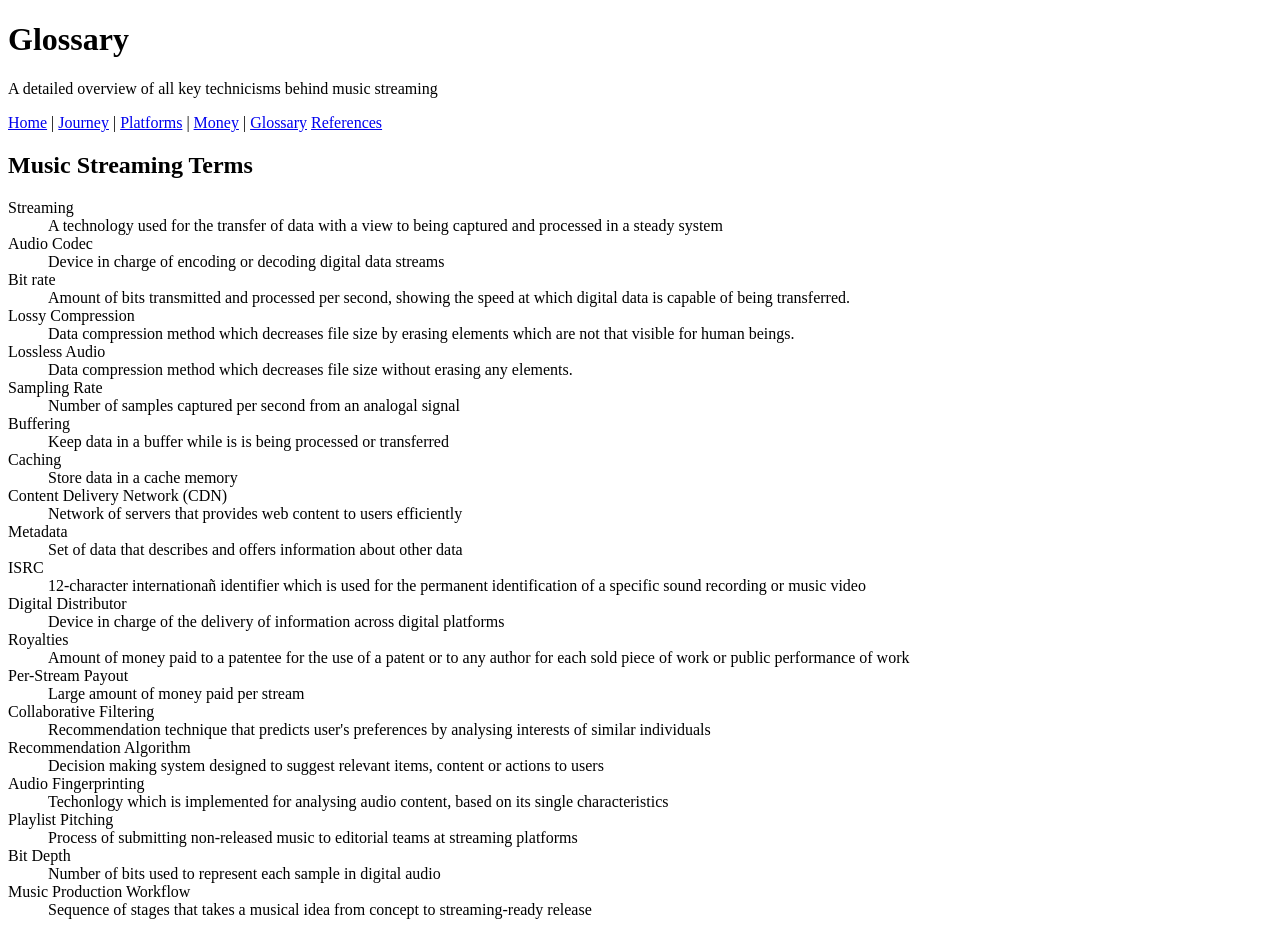
==== glossary.html @ 439ae821 "Update glossary.html" ====
<!DOCTYPE html>
<html lang="en">
    <head>
       <meta charset="UTF-8">
       <meta name="viewport" content="width=device-width, initial-scale=1.0">
       <title>Glossary</title>
       <link rel="stylesheet" href="assets/css/style.css">
    </head>
    <body>
        <header>
          <h1>Glossary</h1>
          <p class="tagline">A detailed overview of all key technicisms behind music streaming</p>
          <nav>
            <a href="index.html" class="active">Home</a> |
            <a href="journey.html">Journey</a> |
            <a href="platforms.html">Platforms</a> | 
            <a href="money.html">Money</a> | 
            <a href="glossary.html" class="active">Glossary</a> 
            <a href="references.html">References</a> 
          </nav>
        </header>
        <main>
          <section>
                <h2>Music Streaming Terms</h2>
                <dl>
                    <dt>Streaming</dt>
                    <dd>A technology used for the transfer of data with a view to being captured and processed in a steady system</dd>

                    <dt>Audio Codec</dt>
                    <dd>Device in charge of encoding or decoding digital data streams</dd>

                    <dt>Bit rate</dt>
                    <dd>Amount of bits transmitted and processed per second, showing the speed at which digital data is capable of being transferred.</dd>

                    <dt>Lossy Compression</dt>
                    <dd>Data compression method which decreases file size by erasing elements which are not that visible for human beings.</dd>

                    <dt>Lossless Audio</dt>
                    <dd>Data compression method which decreases file size without erasing any elements.</dd>

                    <dt>Sampling Rate</dt>
                    <dd>Number of samples captured per second from an analogal signal</dd>

                    <dt>Buffering</dt>
                    <dd>Keep data in a buffer while is is being processed or transferred</dd>

                    <dt>Caching</dt>
                    <dd>Store data in a cache memory</dd>

                    <dt>Content Delivery Network (CDN)</dt>
                    <dd>Network of servers that provides web content to users efficiently</dd>

                    <dt>Metadata</dt>
                    <dd>Set of data that describes and offers information about other data</dd>

                    <dt>ISRC</dt>
                    <dd>12-character internationañ identifier which is used for the permanent identification of a specific sound recording or music video</dd>

                    <dt>Digital Distributor</dt>
                    <dd>Device in charge of the delivery of information across digital platforms</dd>

                    <dt>Royalties</dt>
                    <dd>Amount of money paid to a patentee for the use of a patent or to any author for each sold piece of work or public performance of work</dd>

                    <dt>Per-Stream Payout</dt>
                    <dd>Large amount of money paid per stream</dd>

                    <dt>Collaborative Filtering</dt>
                    <dd>Recommendation technique that predicts user's preferences by analysing interests of similar individuals</dd>

                    <dt>Recommendation Algorithm</dt>
                    <dd>Decision making system designed to suggest relevant items, content or actions to users</dd>

                    <dt>Audio Fingerprinting</dt>
                    <dd>Techonlogy which is implemented for analysing audio content, based on its single characteristics</dd>

                    <dt>Playlist Pitching</dt>
                    <dd>Process of submitting non-released music to editorial teams at streaming platforms</dd>

                    <dt>Bit Depth</dt>
                    <dd>Number of bits used to represent each sample in digital audio</dd>

                    <dt>Music Production Workflow</dt>
                    <dd>Sequence of stages that takes a musical idea from concept to streaming-ready release</dd>
                </dl>
            </section>
        </main>
        <footer>

        </footer>
    </body>
</html>
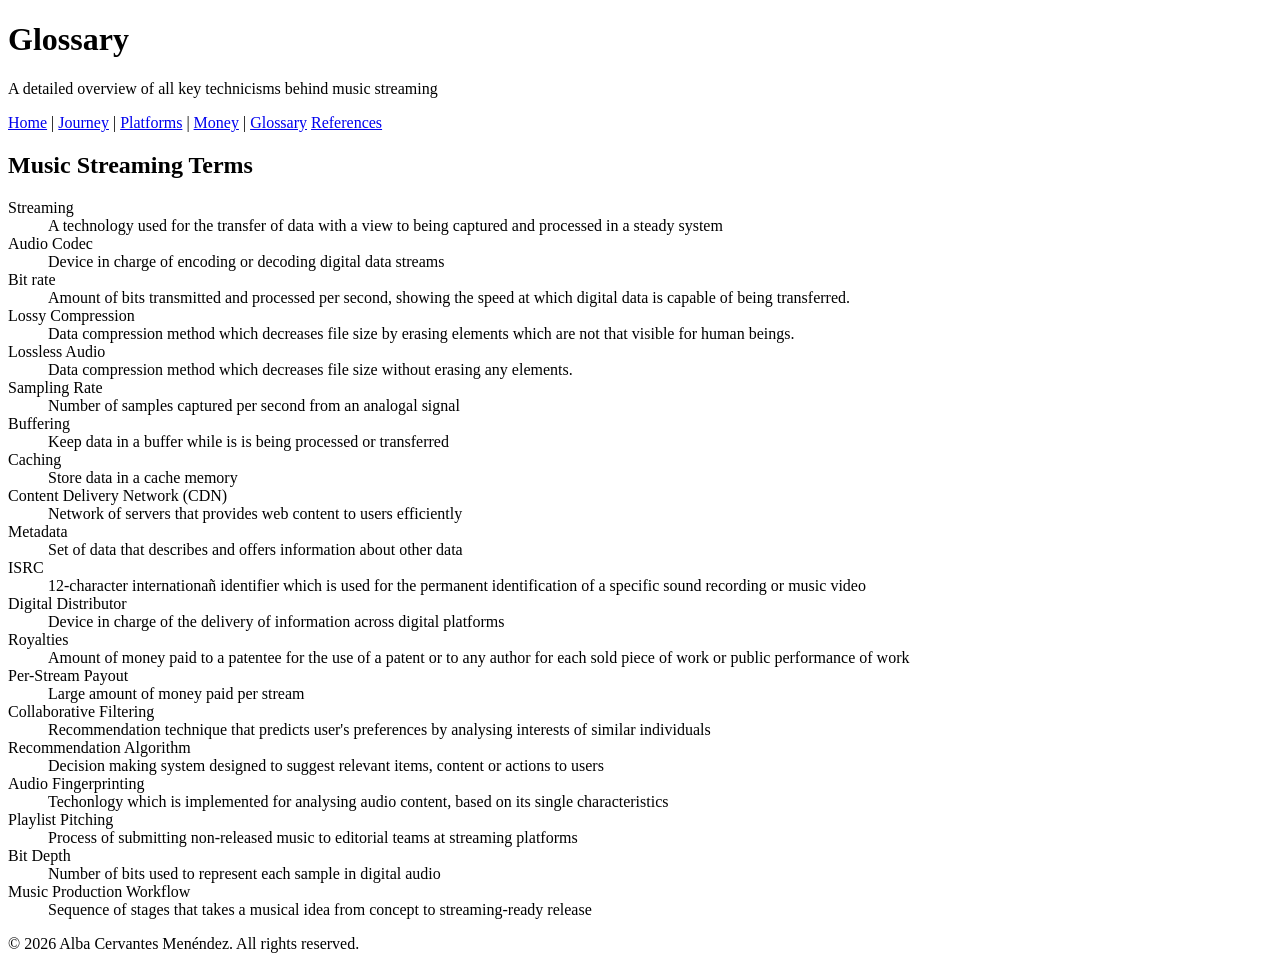
==== commit 0e9c6f29: "Update footer of glossary.html" ====
--- a/glossary.html
+++ b/glossary.html
@@ -86,7 +86,7 @@
             </section>
         </main>
         <footer>
-
+          <p>&copy; 2026 Alba Cervantes Menéndez. All rights reserved.</p>
         </footer>
     </body>
 </html>
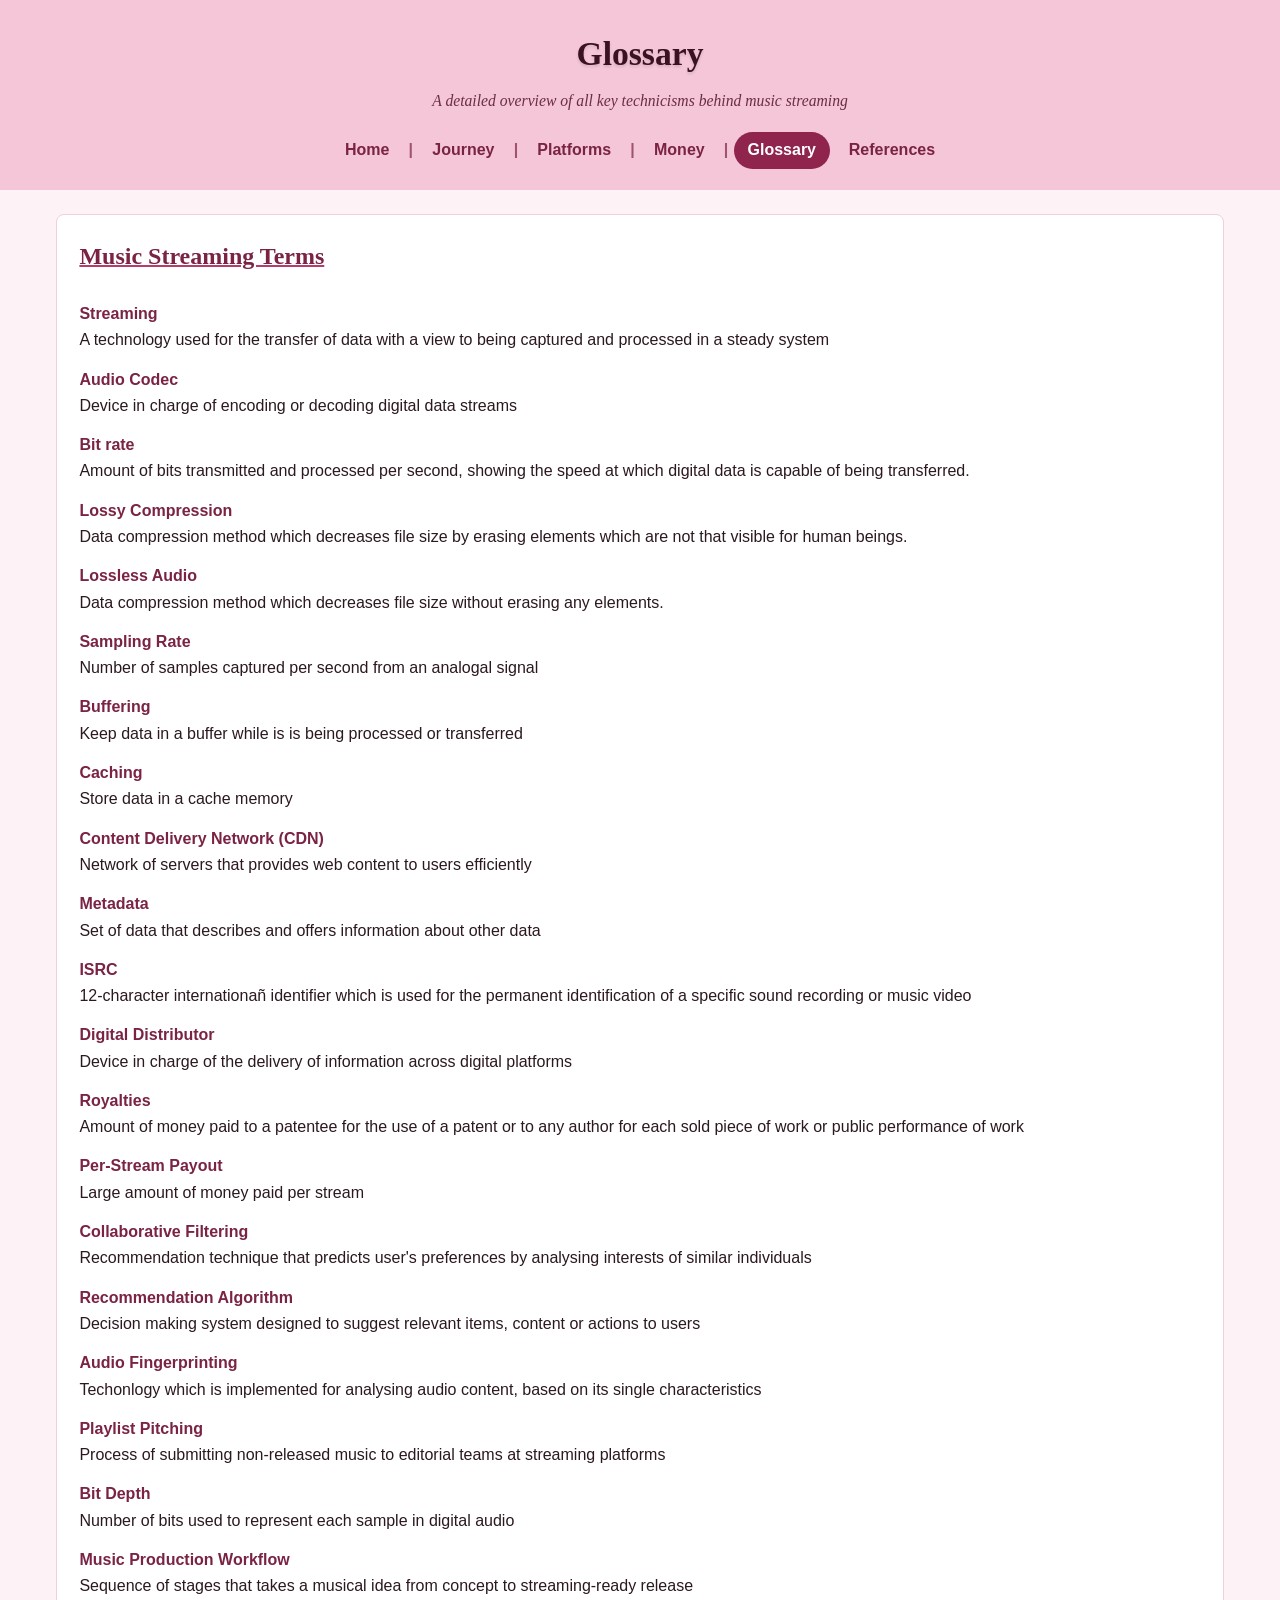
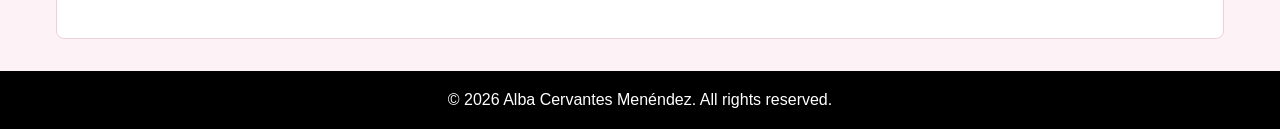
==== commit 5f7b7242: "Incorporation of style.css" ====
--- a/glossary.html
+++ b/glossary.html
@@ -11,7 +11,7 @@
           <h1>Glossary</h1>
           <p class="tagline">A detailed overview of all key technicisms behind music streaming</p>
           <nav>
-            <a href="index.html" class="active">Home</a> |
+            <a href="index.html">Home</a> |
             <a href="journey.html">Journey</a> |
             <a href="platforms.html">Platforms</a> | 
             <a href="money.html">Money</a> | 
--- a/assets/css/style.css
+++ b/assets/css/style.css
@@ -0,0 +1,252 @@
+* {
+  box-sizing: border-box;
+}
+
+html,
+body {
+  margin: 0;
+  padding: 0;
+  overflow-x: hidden;
+  font-family: Arial, Helvetica, sans-serif;
+  background-color: #fdf2f6;
+  color: #2b1820;
+  line-height: 1.65;
+}
+
+/* Header con estética suave en rosa pastel, título serif centrado y menú con "|" */
+header {
+  background-color: #f4c6d7;
+  padding: 1.6rem 1rem 1.3rem;
+  text-align: center;
+}
+
+header h1 {
+  margin: 0 0 0.45rem;
+  font-family: Georgia, "Times New Roman", serif;
+  font-size: 2.1rem;
+  font-weight: bold;
+  color: #3a1222;
+  text-shadow: 0 2px 3px rgba(0, 0, 0, 0.12);
+}
+
+.tagline {
+  margin: 0 0 1.1rem;
+  font-family: Georgia, "Times New Roman", serif;
+  font-style: italic;
+  font-size: 0.98rem;
+  color: #6b2d45;
+  text-align: center;
+}
+
+nav {
+  display: flex;
+  flex-wrap: wrap;
+  justify-content: center;
+  align-items: center;
+  gap: 0.35rem;
+  color: #9e5370;
+  font-weight: bold;
+}
+
+nav a {
+  text-decoration: none;
+  color: #7a2344;
+  padding: 0.35rem 0.85rem;
+  border-radius: 999px;
+  font-weight: bold;
+}
+
+nav a:hover {
+  background-color: rgba(122, 35, 68, 0.14);
+  color: #4f132a;
+}
+
+nav a.active {
+  background-color: #8f244d;
+  color: #ffffff;
+}
+
+main {
+  max-width: 1080px;
+  margin: 1.5rem auto;
+  padding: 0 1rem;
+}
+
+section {
+  background-color: #ffffff;
+  border: 1px solid #f0d0dc;
+  border-radius: 8px;
+  padding: 1.4rem;
+  margin-bottom: 1.4rem;
+}
+
+h2 {
+  margin-top: 0;
+  font-family: Georgia, "Times New Roman", serif;
+  color: #7a2344;
+  padding-bottom: 0.25rem;
+  text-decoration: underline;
+  text-decoration-color: #b83b6b;
+  text-decoration-thickness: 2px;
+}
+
+h3 {
+  font-family: Georgia, "Times New Roman", serif;
+  color: #9e315b;
+  text-decoration: underline;
+  text-decoration-thickness: 1.5px;
+}
+
+p {
+  margin-top: 0;
+  margin-bottom: 1rem;
+  text-align: justify;
+}
+
+dd {
+  margin-left: 0;
+  margin-bottom: 0.7rem;
+  text-align: justify;
+}
+
+dt {
+  font-weight: bold;
+  color: #7a2344;
+  margin-top: 0.8rem;
+}
+
+code {
+  font-family: monospace;
+  background-color: #fbeaf0;
+  color: #8f244d;
+  padding: 0.1rem 0.35rem;
+  border-radius: 4px;
+}
+
+/* Botones centrados */
+.btn-group,
+.button-container {
+  display: flex;
+  flex-wrap: wrap;
+  justify-content: center;
+  gap: 0.6rem;
+  margin: 1rem 0;
+}
+
+button,
+.btn {
+  display: inline-block;
+  margin: 0.5rem auto;
+  background-color: #8f244d;
+  color: #ffffff;
+  border: none;
+  padding: 0.55rem 1.1rem;
+  border-radius: 999px;
+  cursor: pointer;
+  font-family: Arial, Helvetica, sans-serif;
+  font-weight: bold;
+  text-decoration: none;
+  text-align: center;
+}
+
+button:hover,
+.btn:hover {
+  background-color: #681736;
+}
+
+.btn-accent {
+  background-color: #c94a7c;
+  color: #ffffff;
+}
+
+.btn-accent:hover {
+  background-color: #a63562;
+}
+
+/* Imagen centrada debajo del texto */
+figure {
+  margin: 1.25rem auto;
+  text-align: center;
+}
+
+figure img,
+main > section > img {
+  display: block;
+  max-width: 100%;
+  width: 678px;
+  height: 452px;
+  margin: 0.75rem auto 0;
+  border-radius: 6px;
+}
+
+figcaption {
+  margin-top: 0.5rem;
+  font-size: 0.9rem;
+  color: #6b2d45;
+  text-align: center;
+}
+
+/* Tablas con scroll interno en pantallas pequeñas */
+.table-scroll {
+  width: 100%;
+  overflow-x: auto;
+  margin: 1rem 0;
+}
+
+table {
+  width: 100%;
+  border-collapse: collapse;
+  min-width: 600px;
+}
+
+th {
+  background-color: #8f244d;
+  color: #ffffff;
+  text-align: left;
+  padding: 0.65rem;
+}
+
+td {
+  padding: 0.65rem;
+  border-bottom: 1px solid #f0d0dc;
+  text-align: left;
+}
+
+tr:nth-child(even) {
+  background-color: #fdf6f9;
+}
+
+/* Copyright negro */
+footer {
+  background-color: #000000;
+  color: #ffffff;
+  text-align: center;
+  padding: 1rem;
+  margin-top: 2rem;
+}
+
+footer p {
+  text-align: center;
+  margin: 0;
+}
+
+@media (max-width: 600px) {
+  header h1 {
+    font-size: 1.6rem;
+  }
+
+  nav a {
+    padding: 0.35rem 0.65rem;
+    font-size: 0.92rem;
+  }
+
+  section {
+    padding: 1rem;
+  }
+}
+
+@media (min-width: 1280px) {
+  main {
+    max-width: 1200px;
+  }
+}
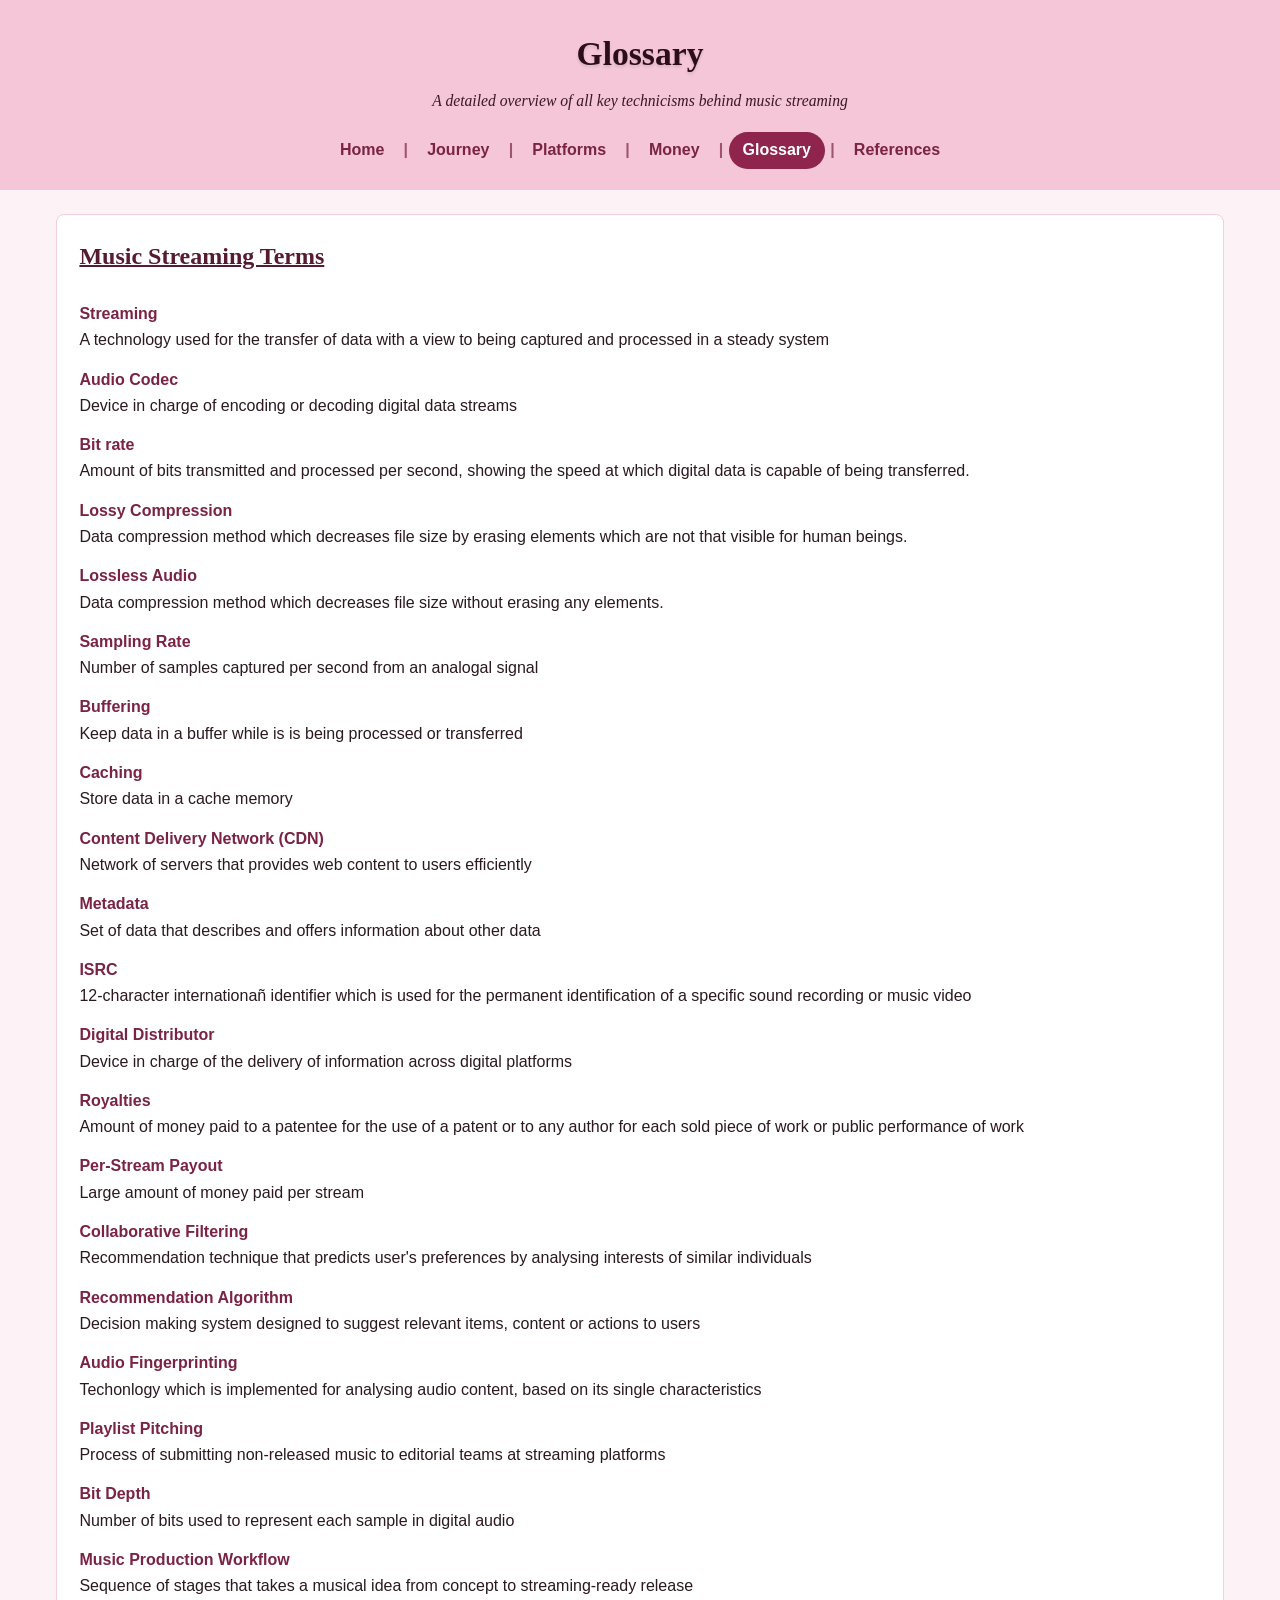
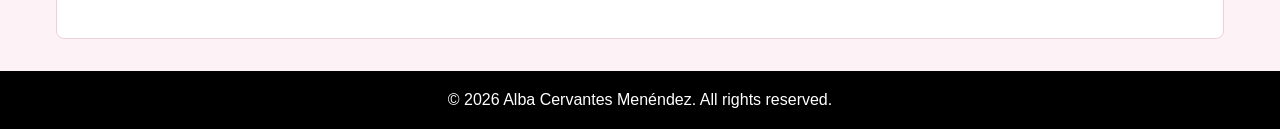
==== commit 68fb7096: "Update header (all pages)" ====
--- a/glossary.html
+++ b/glossary.html
@@ -15,7 +15,7 @@
             <a href="journey.html">Journey</a> |
             <a href="platforms.html">Platforms</a> | 
             <a href="money.html">Money</a> | 
-            <a href="glossary.html" class="active">Glossary</a> 
+            <a href="glossary.html" class="active">Glossary</a> |
             <a href="references.html">References</a> 
           </nav>
         </header>
--- a/assets/css/style.css
+++ b/assets/css/style.css
@@ -25,7 +25,7 @@
   font-family: Georgia, "Times New Roman", serif;
   font-size: 2.1rem;
   font-weight: bold;
-  color: #3a1222;
+  color: #2c0e1a;
   text-shadow: 0 2px 3px rgba(0, 0, 0, 0.12);
 }
 
@@ -34,7 +34,7 @@
   font-family: Georgia, "Times New Roman", serif;
   font-style: italic;
   font-size: 0.98rem;
-  color: #6b2d45;
+  color: #3b1725;
   text-align: center;
 }
 
@@ -83,16 +83,16 @@
 h2 {
   margin-top: 0;
   font-family: Georgia, "Times New Roman", serif;
-  color: #7a2344;
+  color: #561a31;
   padding-bottom: 0.25rem;
   text-decoration: underline;
-  text-decoration-color: #b83b6b;
+  text-decoration-color: #561a31;
   text-decoration-thickness: 2px;
 }
 
 h3 {
   font-family: Georgia, "Times New Roman", serif;
-  color: #9e315b;
+  color: #681f3b;
   text-decoration: underline;
   text-decoration-thickness: 1.5px;
 }
@@ -123,7 +123,6 @@
   border-radius: 4px;
 }
 
-/* Botones centrados */
 .btn-group,
 .button-container {
   display: flex;
@@ -186,6 +185,10 @@
   text-align: center;
 }
 
+.small{
+  width: 400px;
+  height: 250px;
+}
 /* Tablas con scroll interno en pantallas pequeñas */
 .table-scroll {
   width: 100%;
@@ -200,23 +203,26 @@
 }
 
 th {
-  background-color: #8f244d;
+  background-color: #611230;
   color: #ffffff;
   text-align: left;
   padding: 0.65rem;
 }
 
 td {
+  box-shadow: 0 4px 12px rgba(87, 6, 48, 0.12);
   padding: 0.65rem;
   border-bottom: 1px solid #f0d0dc;
   text-align: left;
+  font-size:0.8em;
+  box-shadow: inset 8px 6px 8px rgba(68, 3, 46, 0.05);
 }
 
 tr:nth-child(even) {
   background-color: #fdf6f9;
 }
 
-/* Copyright negro */
+
 footer {
   background-color: #000000;
   color: #ffffff;
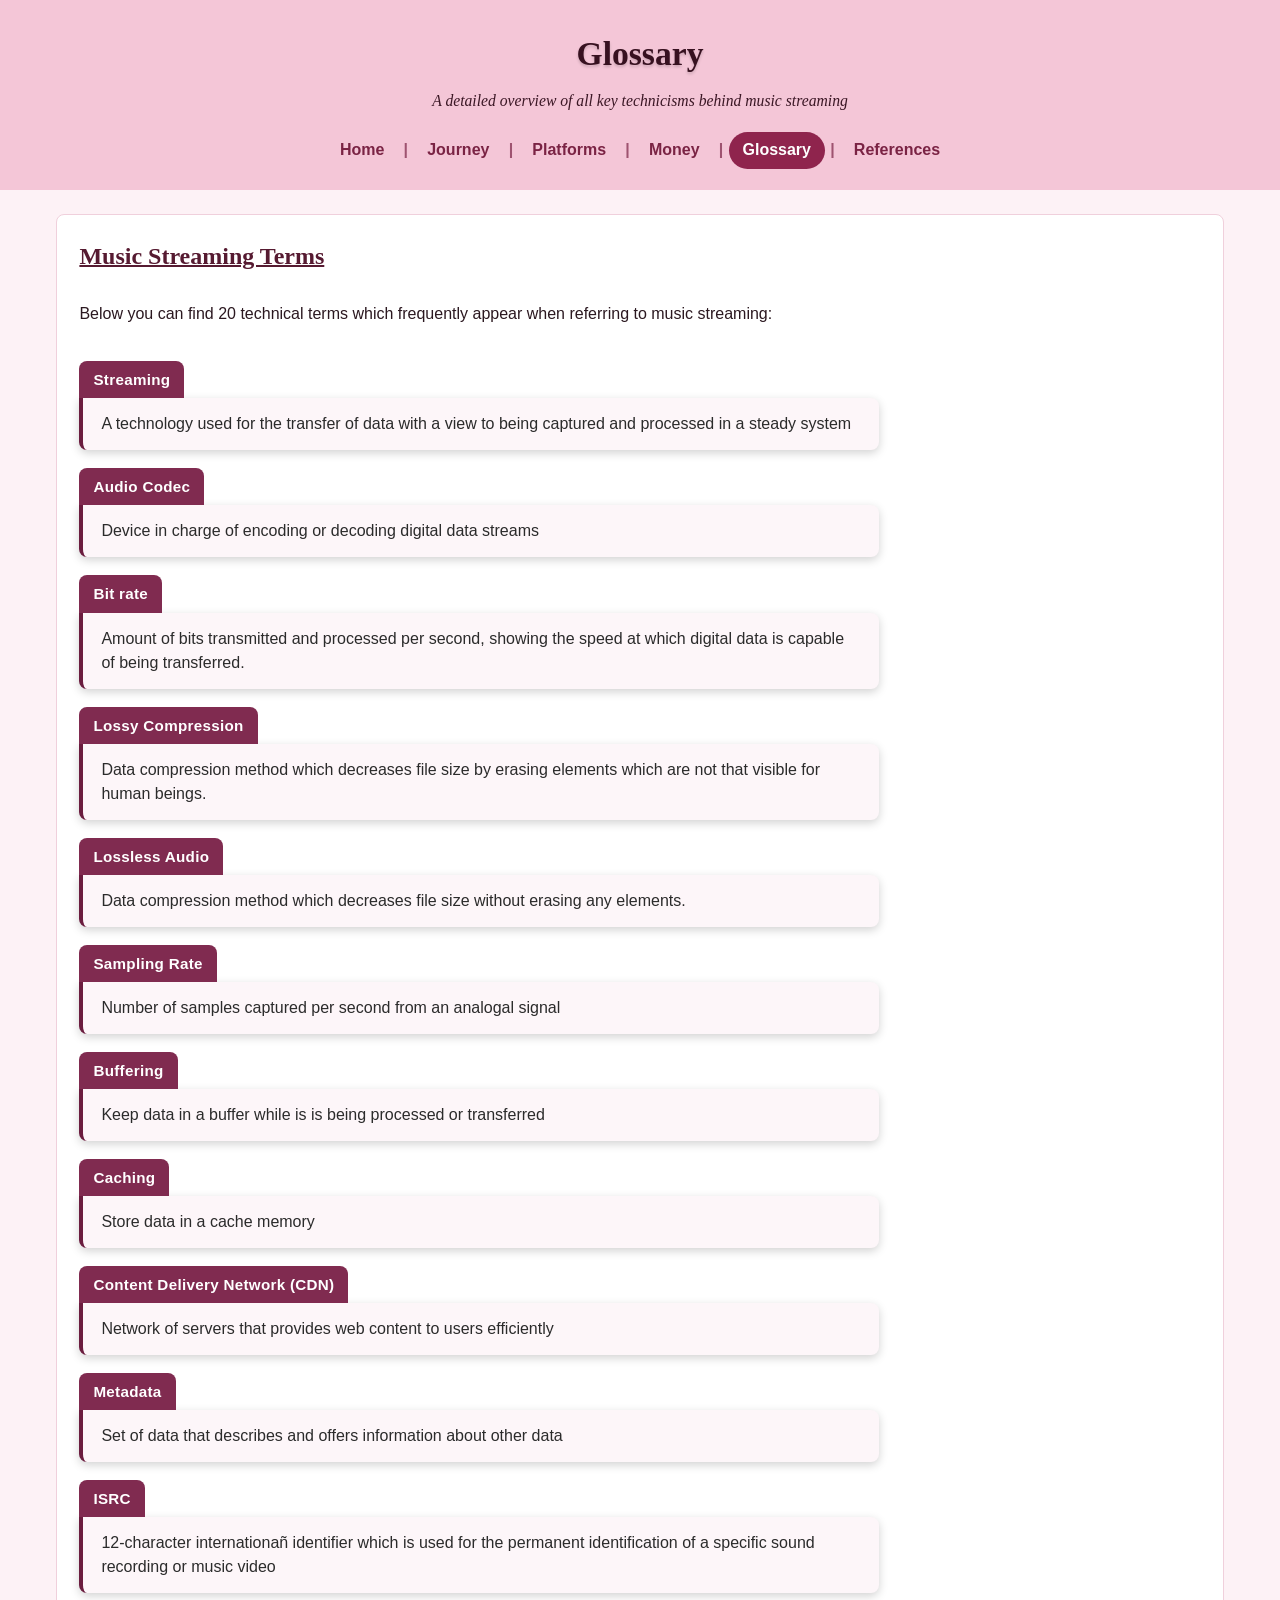
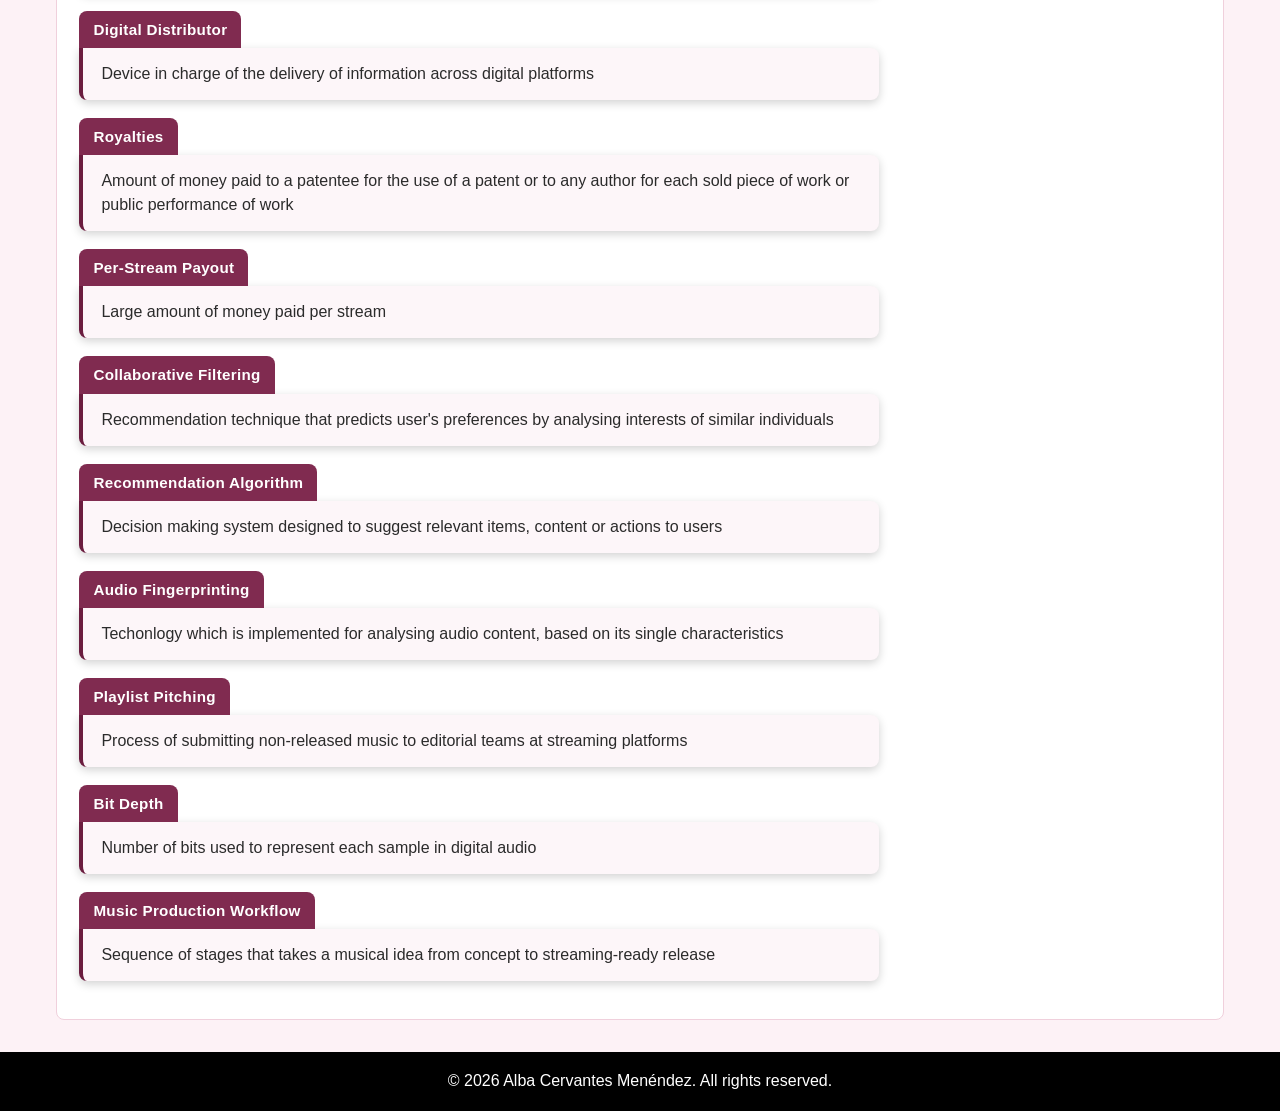
==== commit c8894c6e: "Update references.html" ====
--- a/glossary.html
+++ b/glossary.html
@@ -22,6 +22,7 @@
         <main>
           <section>
                 <h2>Music Streaming Terms</h2>
+                <p>Below you can find 20 technical terms which frequently appear when referring to music streaming:</p>
                 <dl>
                     <dt>Streaming</dt>
                     <dd>A technology used for the transfer of data with a view to being captured and processed in a steady system</dd>
--- a/assets/css/style.css
+++ b/assets/css/style.css
@@ -13,7 +13,7 @@
   line-height: 1.65;
 }
 
-/* Header con estética suave en rosa pastel, título serif centrado y menú con "|" */
+
 header {
   background-color: #f4c6d7;
   padding: 1.6rem 1rem 1.3rem;
@@ -25,8 +25,8 @@
   font-family: Georgia, "Times New Roman", serif;
   font-size: 2.1rem;
   font-weight: bold;
-  color: #2c0e1a;
-  text-shadow: 0 2px 3px rgba(0, 0, 0, 0.12);
+  color: #371120;
+  text-shadow: 0 2px 3px rgba(0, 0, 0, 0.18);
 }
 
 .tagline {
@@ -65,6 +65,9 @@
   background-color: #8f244d;
   color: #ffffff;
 }
+a{
+  color:#000000;
+}
 
 main {
   max-width: 1080px;
@@ -103,16 +106,31 @@
   text-align: justify;
 }
 
+dl {
+  max-width: 800px;
+}
+
+dt {
+  display: inline-block;
+  background-color: #802b50; 
+  color: #ffffff;
+  font-weight: 700;
+  font-size: 0.95rem;
+  letter-spacing: 0.3px;
+  padding: 6px 14px;
+  border-radius: 8px 8px 0 0; 
+  margin-top: 18px;
+}
+
 dd {
-  margin-left: 0;
-  margin-bottom: 0.7rem;
-  text-align: justify;
-}
-
-dt {
-  font-weight: bold;
-  color: #7a2344;
-  margin-top: 0.8rem;
+  margin: 0;
+  background-color: #fdf6f9; 
+  color: #2b2b2b;
+  padding: 14px 18px;
+  border-left: 4px solid #6b1d3f;
+  border-radius: 0 8px 8px 8px;
+  box-shadow: 0 3px 10px rgba(0, 0, 0, 0.18);
+  line-height: 1.5;
 }
 
 code {
@@ -173,7 +191,7 @@
   display: block;
   max-width: 100%;
   width: 678px;
-  height: 452px;
+  height: 400px;
   margin: 0.75rem auto 0;
   border-radius: 6px;
 }
@@ -189,7 +207,7 @@
   width: 400px;
   height: 250px;
 }
-/* Tablas con scroll interno en pantallas pequeñas */
+
 .table-scroll {
   width: 100%;
   overflow-x: auto;
@@ -222,7 +240,6 @@
   background-color: #fdf6f9;
 }
 
-
 footer {
   background-color: #000000;
   color: #ffffff;
@@ -234,6 +251,25 @@
 footer p {
   text-align: center;
   margin: 0;
+}
+
+.listpl {
+  list-style: none; 
+  padding-left: 0;
+}
+
+.listpl li {
+  display: flex;
+  align-items: flex-start; 
+  gap: 10px;               
+  margin-bottom: 12px;
+}
+
+.icon {
+  width: 20px;
+  height: 20px;
+  flex-shrink: 0;         
+  margin-top: 2px;
 }
 
 @media (max-width: 600px) {
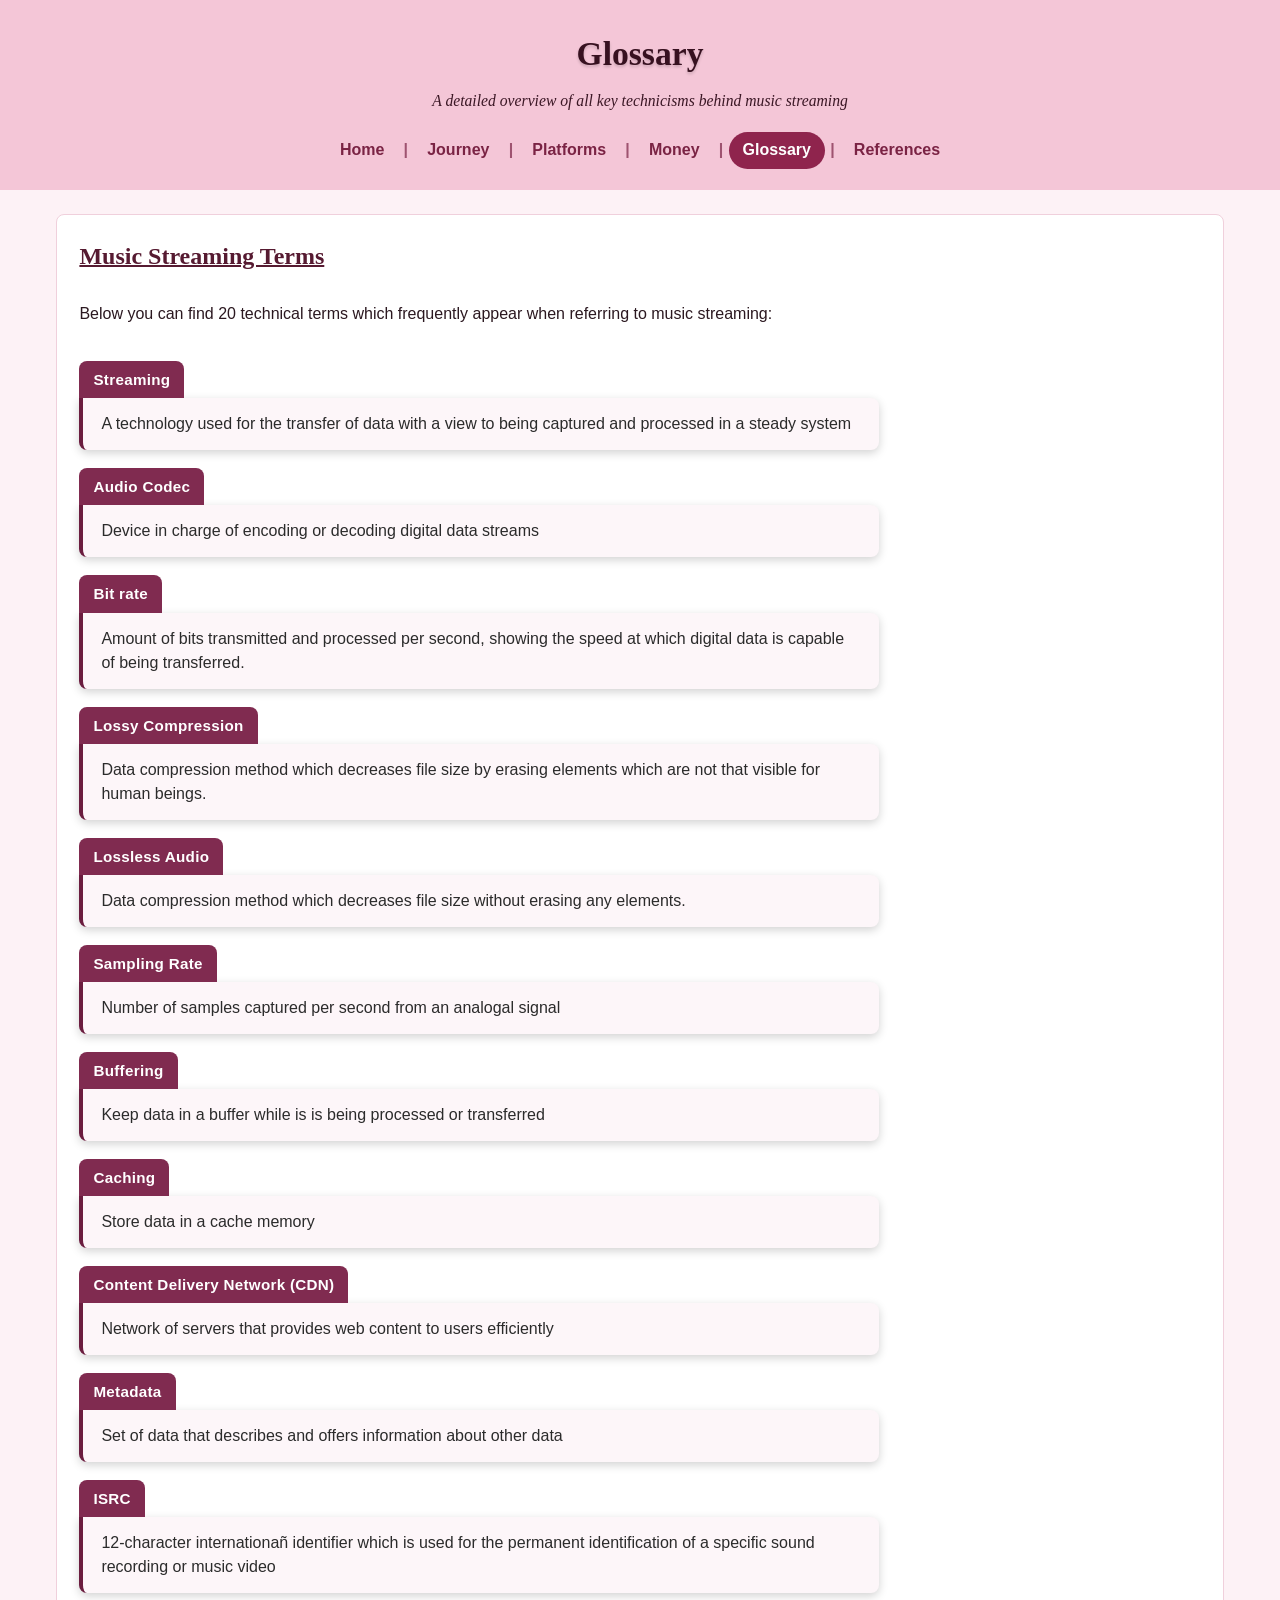
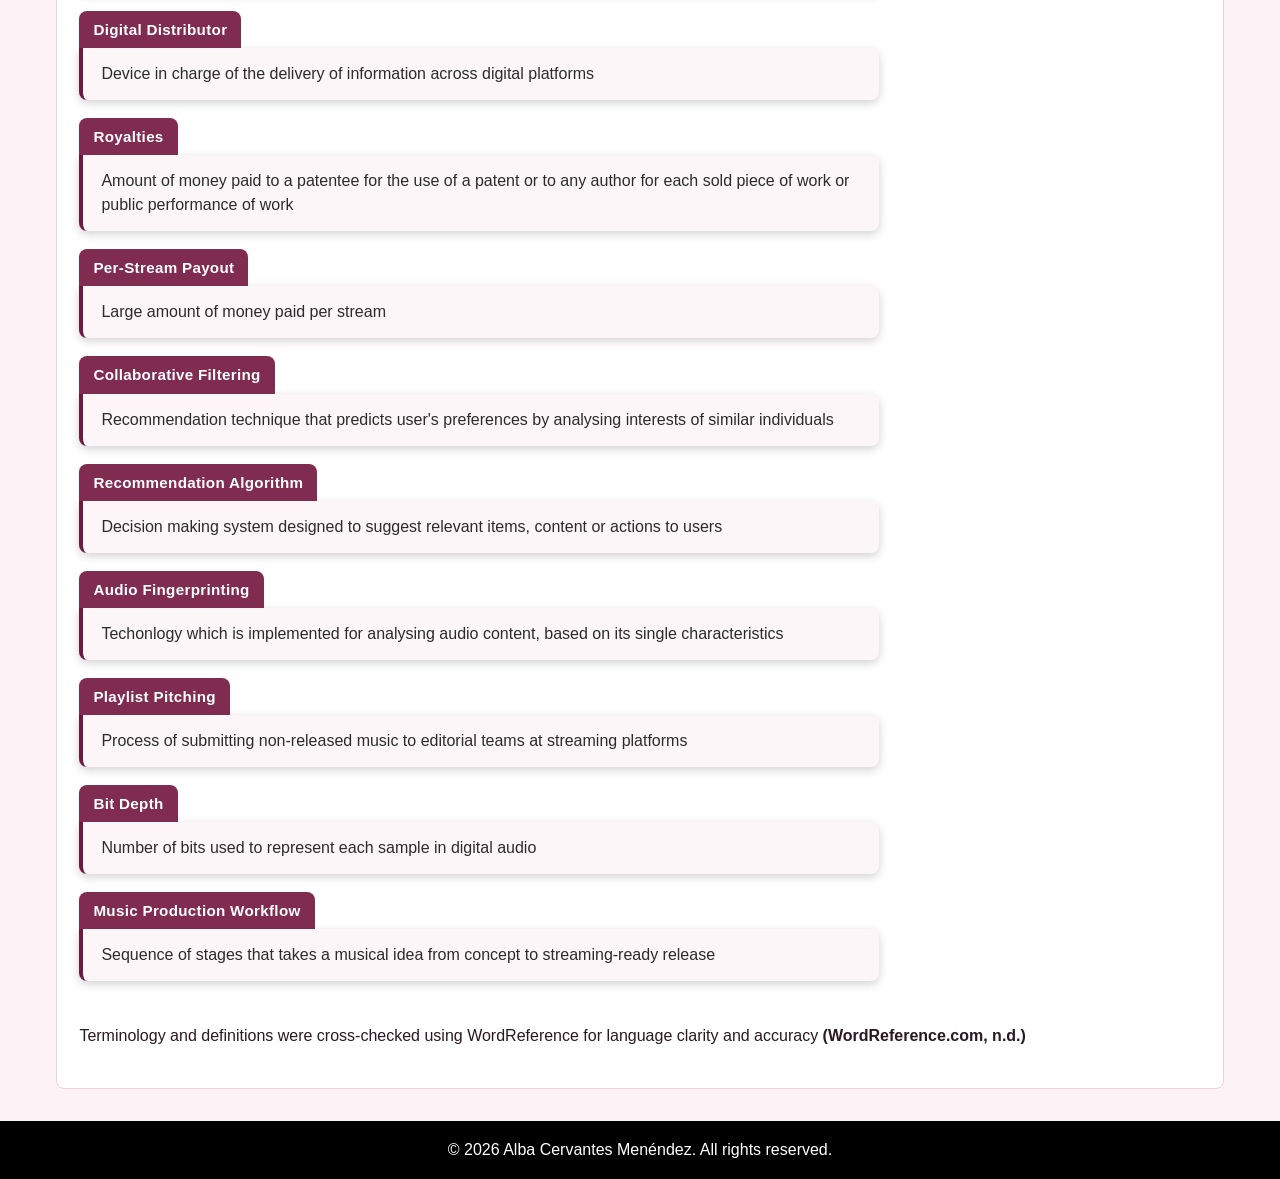
==== commit 92487962: "Cited references in glossary.html" ====
--- a/glossary.html
+++ b/glossary.html
@@ -84,6 +84,8 @@
                     <dt>Music Production Workflow</dt>
                     <dd>Sequence of stages that takes a musical idea from concept to streaming-ready release</dd>
                 </dl>
+              </br>
+              <p>Terminology and definitions were cross-checked using WordReference for language clarity and accuracy <strong>(WordReference.com, n.d.)</strong></p>
             </section>
         </main>
         <footer>
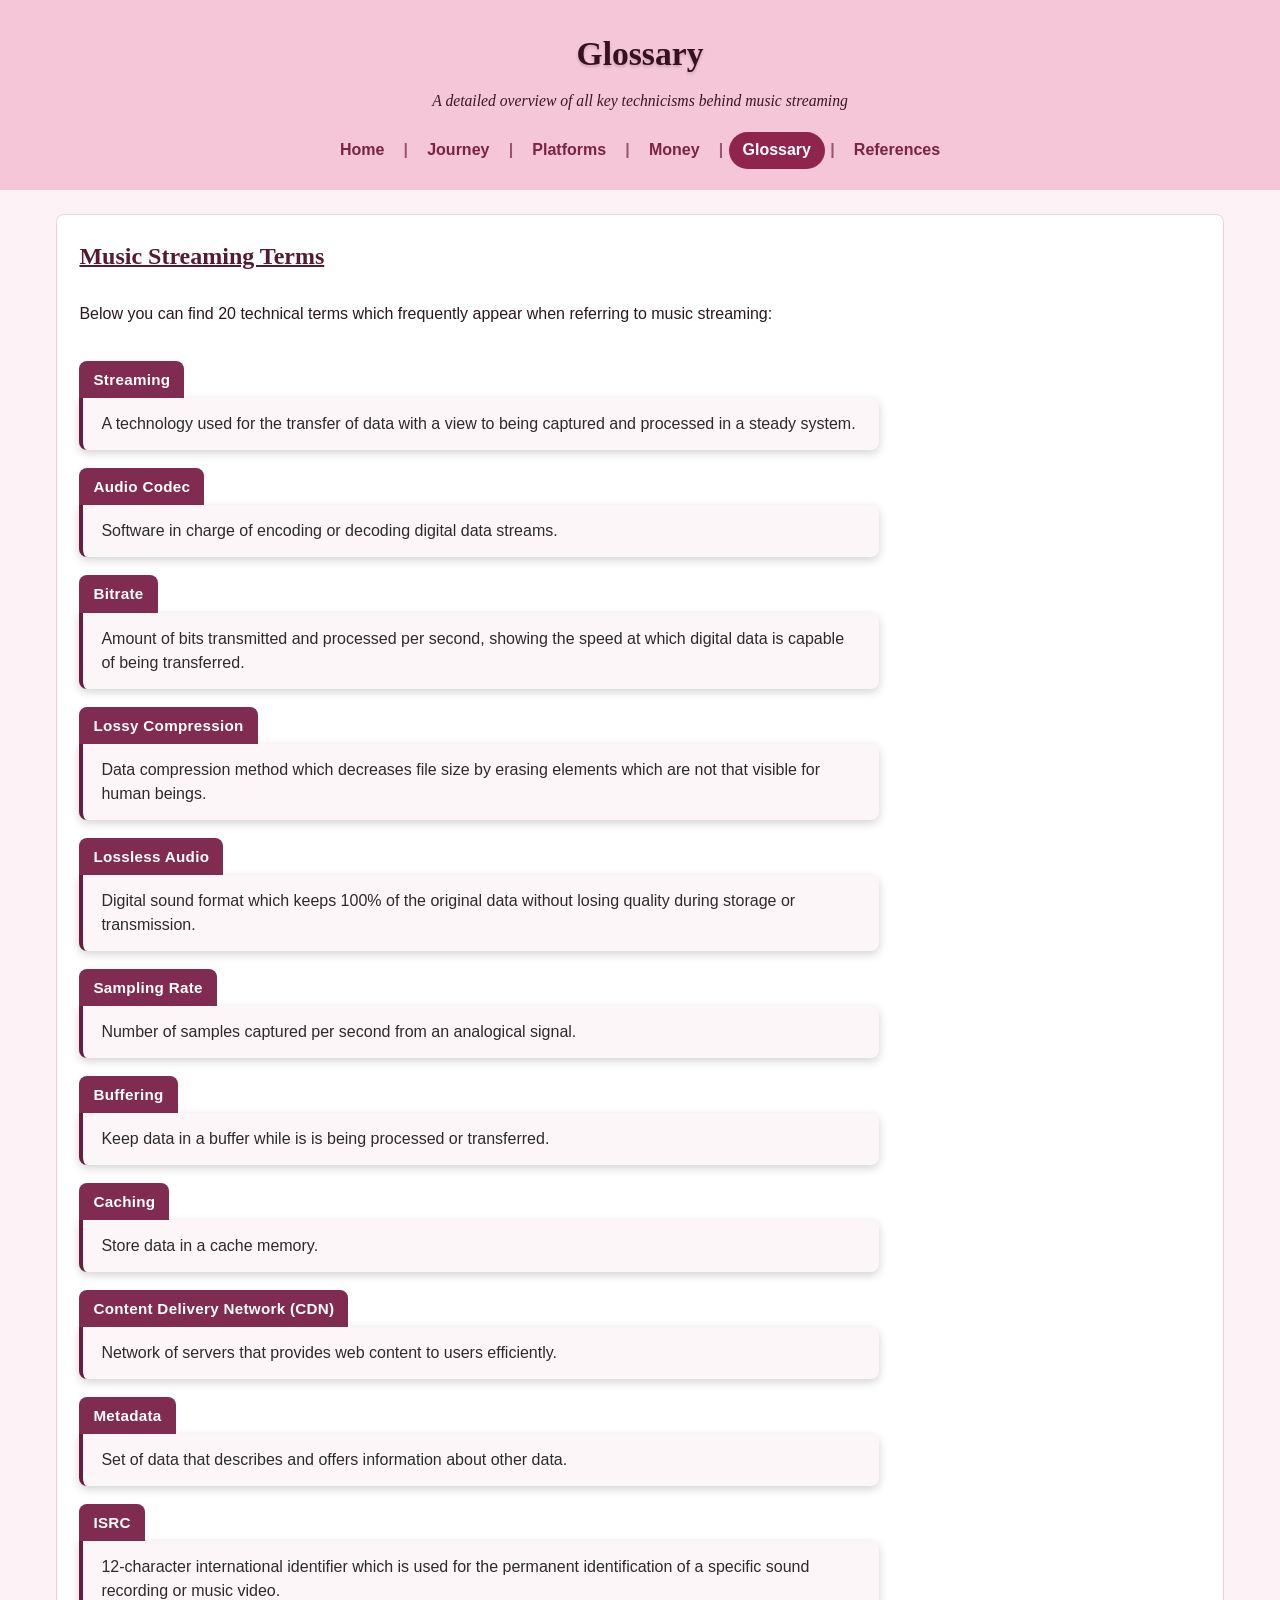
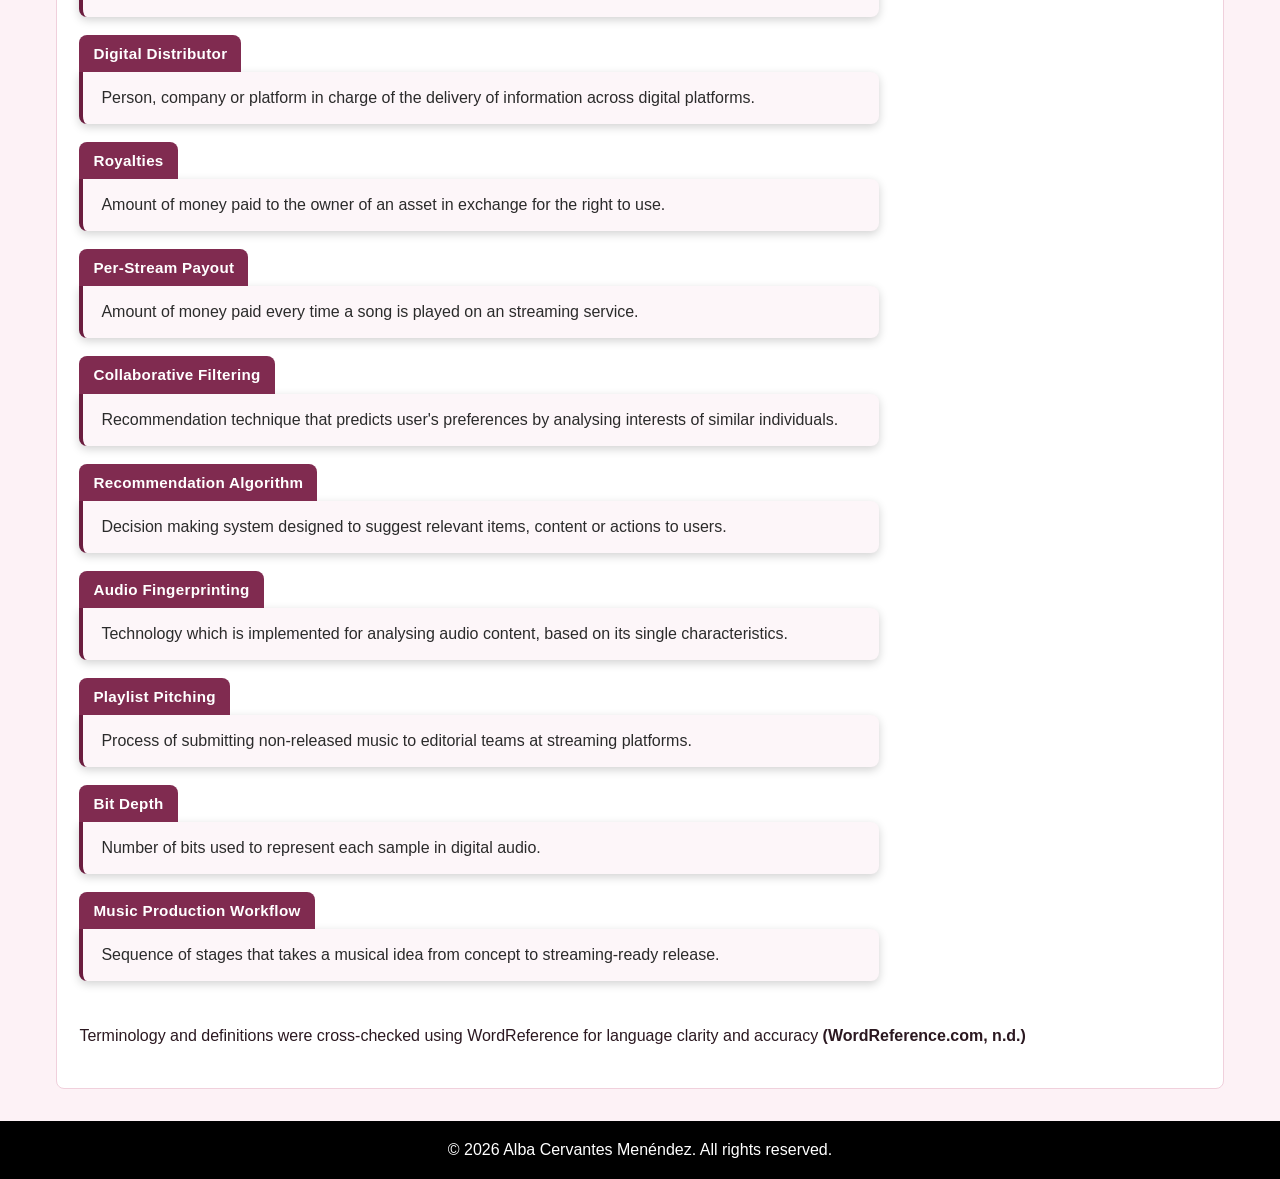
==== commit 3e59c9e0: "Update references" ====
--- a/glossary.html
+++ b/glossary.html
@@ -3,7 +3,7 @@
     <head>
        <meta charset="UTF-8">
        <meta name="viewport" content="width=device-width, initial-scale=1.0">
-       <title>Glossary</title>
+       <title>Glossary | Insights of music production</title>
        <link rel="stylesheet" href="assets/css/style.css">
     </head>
     <body>
@@ -25,64 +25,64 @@
                 <p>Below you can find 20 technical terms which frequently appear when referring to music streaming:</p>
                 <dl>
                     <dt>Streaming</dt>
-                    <dd>A technology used for the transfer of data with a view to being captured and processed in a steady system</dd>
+                    <dd>A technology used for the transfer of data with a view to being captured and processed in a steady system.</dd>
 
                     <dt>Audio Codec</dt>
-                    <dd>Device in charge of encoding or decoding digital data streams</dd>
+                    <dd>Software in charge of encoding or decoding digital data streams.</dd>
 
-                    <dt>Bit rate</dt>
+                    <dt>Bitrate</dt>
                     <dd>Amount of bits transmitted and processed per second, showing the speed at which digital data is capable of being transferred.</dd>
 
                     <dt>Lossy Compression</dt>
                     <dd>Data compression method which decreases file size by erasing elements which are not that visible for human beings.</dd>
 
                     <dt>Lossless Audio</dt>
-                    <dd>Data compression method which decreases file size without erasing any elements.</dd>
+                    <dd>Digital sound format which keeps 100% of the original data without losing quality during storage or transmission.</dd>
 
                     <dt>Sampling Rate</dt>
-                    <dd>Number of samples captured per second from an analogal signal</dd>
+                    <dd>Number of samples captured per second from an analogical signal.</dd>
 
                     <dt>Buffering</dt>
-                    <dd>Keep data in a buffer while is is being processed or transferred</dd>
+                    <dd>Keep data in a buffer while is is being processed or transferred.</dd>
 
                     <dt>Caching</dt>
-                    <dd>Store data in a cache memory</dd>
+                    <dd>Store data in a cache memory.</dd>
 
                     <dt>Content Delivery Network (CDN)</dt>
-                    <dd>Network of servers that provides web content to users efficiently</dd>
+                    <dd>Network of servers that provides web content to users efficiently.</dd>
 
                     <dt>Metadata</dt>
-                    <dd>Set of data that describes and offers information about other data</dd>
+                    <dd>Set of data that describes and offers information about other data.</dd>
 
                     <dt>ISRC</dt>
-                    <dd>12-character internationañ identifier which is used for the permanent identification of a specific sound recording or music video</dd>
+                    <dd>12-character international identifier which is used for the permanent identification of a specific sound recording or music video.</dd>
 
                     <dt>Digital Distributor</dt>
-                    <dd>Device in charge of the delivery of information across digital platforms</dd>
+                    <dd>Person, company or platform in charge of the delivery of information across digital platforms.</dd>
 
                     <dt>Royalties</dt>
-                    <dd>Amount of money paid to a patentee for the use of a patent or to any author for each sold piece of work or public performance of work</dd>
+                    <dd>Amount of money paid to the owner of an asset in exchange for the right to use.</dd>
 
                     <dt>Per-Stream Payout</dt>
-                    <dd>Large amount of money paid per stream</dd>
+                    <dd>Amount of money paid every time a song is played on an streaming service.</dd>
 
                     <dt>Collaborative Filtering</dt>
-                    <dd>Recommendation technique that predicts user's preferences by analysing interests of similar individuals</dd>
+                    <dd>Recommendation technique that predicts user's preferences by analysing interests of similar individuals.</dd>
 
                     <dt>Recommendation Algorithm</dt>
-                    <dd>Decision making system designed to suggest relevant items, content or actions to users</dd>
+                    <dd>Decision making system designed to suggest relevant items, content or actions to users.</dd>
 
                     <dt>Audio Fingerprinting</dt>
-                    <dd>Techonlogy which is implemented for analysing audio content, based on its single characteristics</dd>
+                    <dd>Technology which is implemented for analysing audio content, based on its single characteristics.</dd>
 
                     <dt>Playlist Pitching</dt>
-                    <dd>Process of submitting non-released music to editorial teams at streaming platforms</dd>
+                    <dd>Process of submitting non-released music to editorial teams at streaming platforms.</dd>
 
                     <dt>Bit Depth</dt>
-                    <dd>Number of bits used to represent each sample in digital audio</dd>
+                    <dd>Number of bits used to represent each sample in digital audio.</dd>
 
                     <dt>Music Production Workflow</dt>
-                    <dd>Sequence of stages that takes a musical idea from concept to streaming-ready release</dd>
+                    <dd>Sequence of stages that takes a musical idea from concept to streaming-ready release.</dd>
                 </dl>
               </br>
               <p>Terminology and definitions were cross-checked using WordReference for language clarity and accuracy <strong>(WordReference.com, n.d.)</strong></p>
--- a/assets/css/style.css
+++ b/assets/css/style.css
@@ -6,7 +6,6 @@
 body {
   margin: 0;
   padding: 0;
-  overflow-x: hidden;
   font-family: Arial, Helvetica, sans-serif;
   background-color: #fdf2f6;
   color: #2b1820;
@@ -180,7 +179,6 @@
   background-color: #a63562;
 }
 
-/* Imagen centrada debajo del texto */
 figure {
   margin: 1.25rem auto;
   text-align: center;
@@ -218,6 +216,7 @@
   width: 100%;
   border-collapse: collapse;
   min-width: 600px;
+  overflow-x:auto;
 }
 
 th {
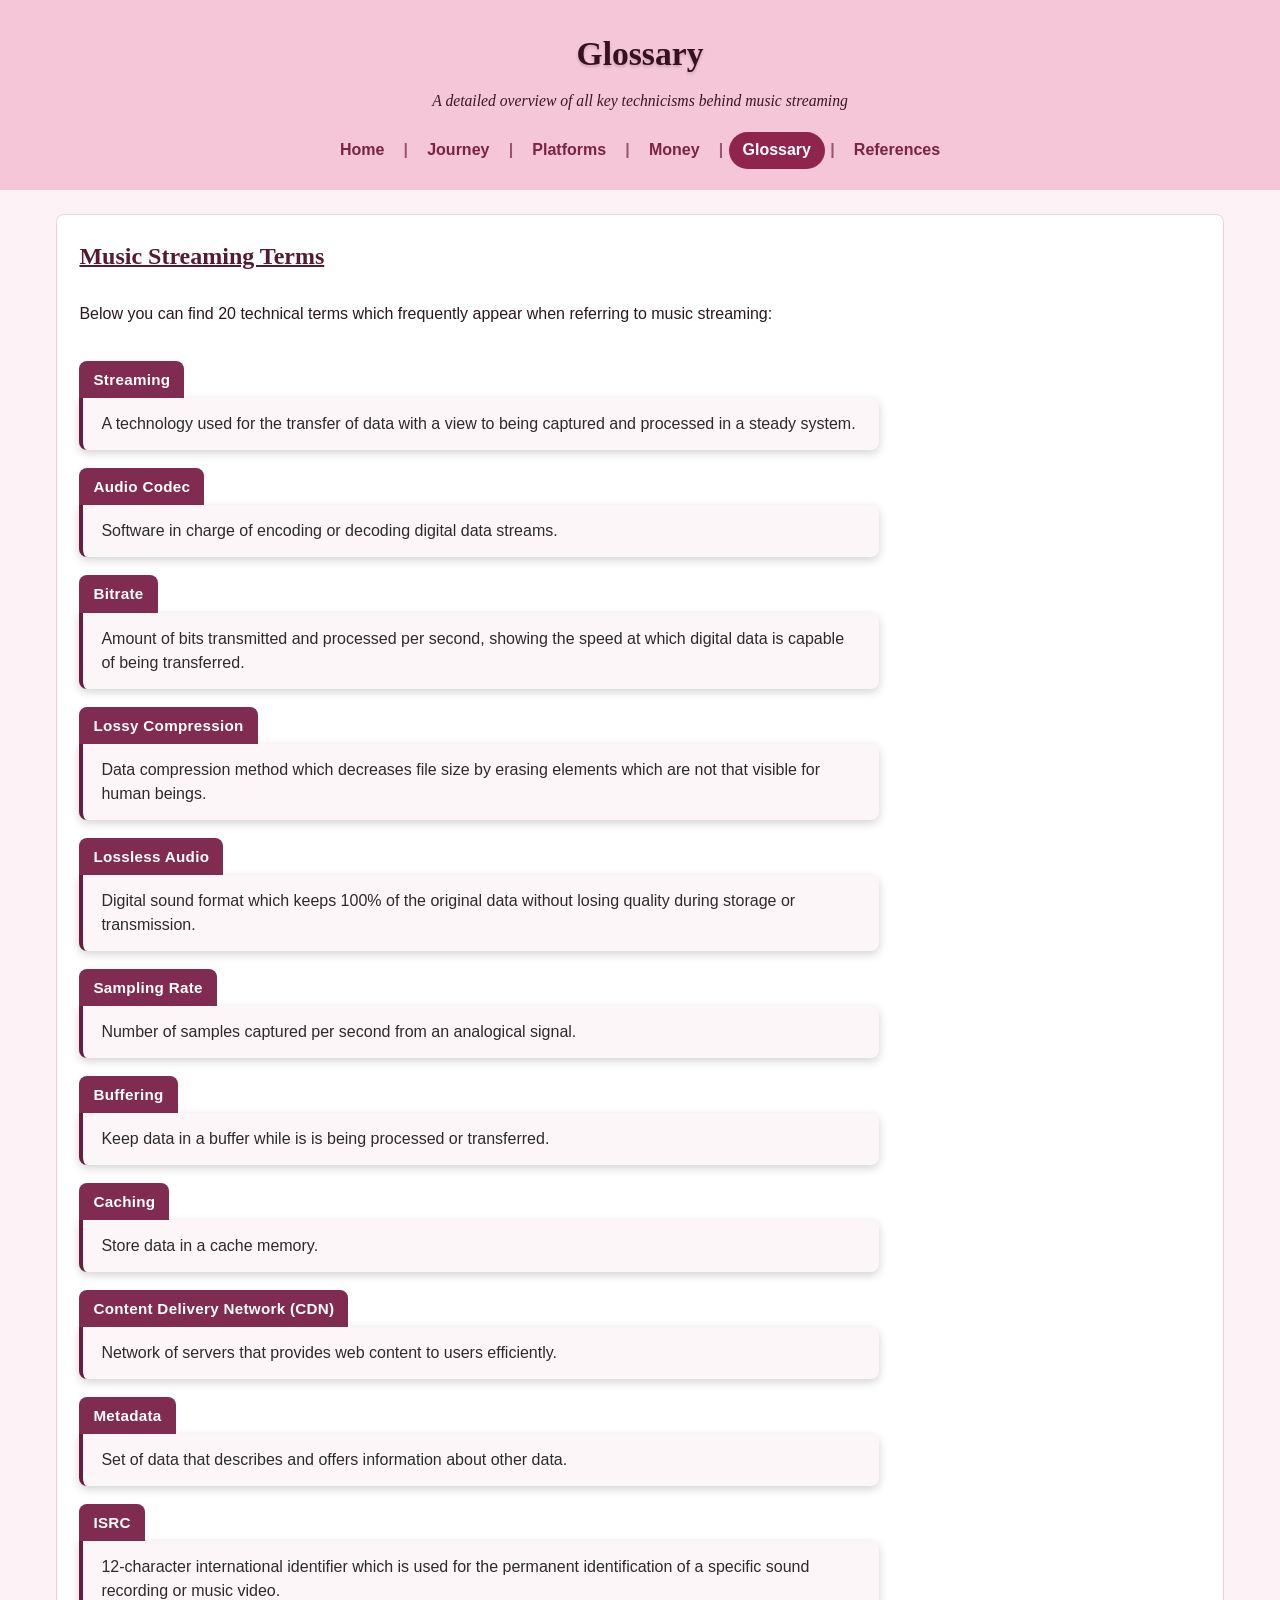
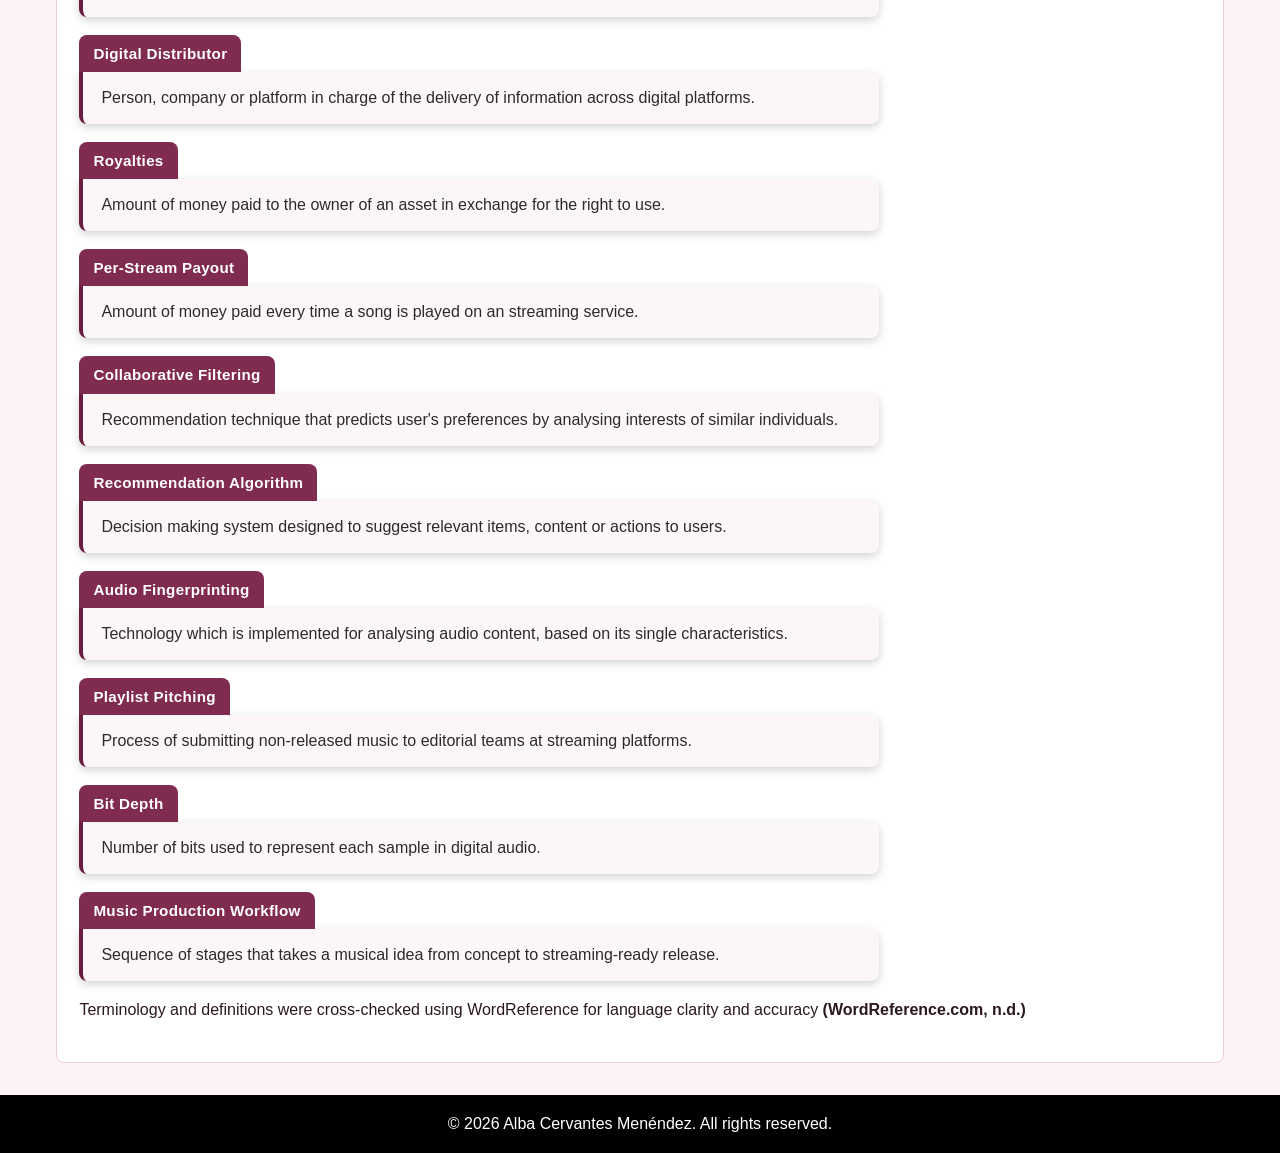
==== commit 2e0383ea: "Correct general mistakes" ====
--- a/glossary.html
+++ b/glossary.html
@@ -3,7 +3,7 @@
     <head>
        <meta charset="UTF-8">
        <meta name="viewport" content="width=device-width, initial-scale=1.0">
-       <title>Glossary | Insights of music production</title>
+       <title>Glossary | Insights of Music Streaming</title>
        <link rel="stylesheet" href="assets/css/style.css">
     </head>
     <body>
@@ -84,7 +84,6 @@
                     <dt>Music Production Workflow</dt>
                     <dd>Sequence of stages that takes a musical idea from concept to streaming-ready release.</dd>
                 </dl>
-              </br>
               <p>Terminology and definitions were cross-checked using WordReference for language clarity and accuracy <strong>(WordReference.com, n.d.)</strong></p>
             </section>
         </main>
--- a/assets/css/style.css
+++ b/assets/css/style.css
@@ -140,45 +140,6 @@
   border-radius: 4px;
 }
 
-.btn-group,
-.button-container {
-  display: flex;
-  flex-wrap: wrap;
-  justify-content: center;
-  gap: 0.6rem;
-  margin: 1rem 0;
-}
-
-button,
-.btn {
-  display: inline-block;
-  margin: 0.5rem auto;
-  background-color: #8f244d;
-  color: #ffffff;
-  border: none;
-  padding: 0.55rem 1.1rem;
-  border-radius: 999px;
-  cursor: pointer;
-  font-family: Arial, Helvetica, sans-serif;
-  font-weight: bold;
-  text-decoration: none;
-  text-align: center;
-}
-
-button:hover,
-.btn:hover {
-  background-color: #681736;
-}
-
-.btn-accent {
-  background-color: #c94a7c;
-  color: #ffffff;
-}
-
-.btn-accent:hover {
-  background-color: #a63562;
-}
-
 figure {
   margin: 1.25rem auto;
   text-align: center;
@@ -270,6 +231,10 @@
   flex-shrink: 0;         
   margin-top: 2px;
 }
+.ref{
+  text-align:left;
+  overflow-wrap: break-word;
+}
 
 @media (max-width: 600px) {
   header h1 {
@@ -283,6 +248,16 @@
 
   section {
     padding: 1rem;
+    font-size: 0.8rem;
+  }
+  figure img,
+  main > section > img {
+  display: block;
+  max-width: 100%;
+  width: 400px;
+  height: 200px;
+  margin: 0.75rem auto 0;
+  border-radius: 6px;
   }
 }
 
